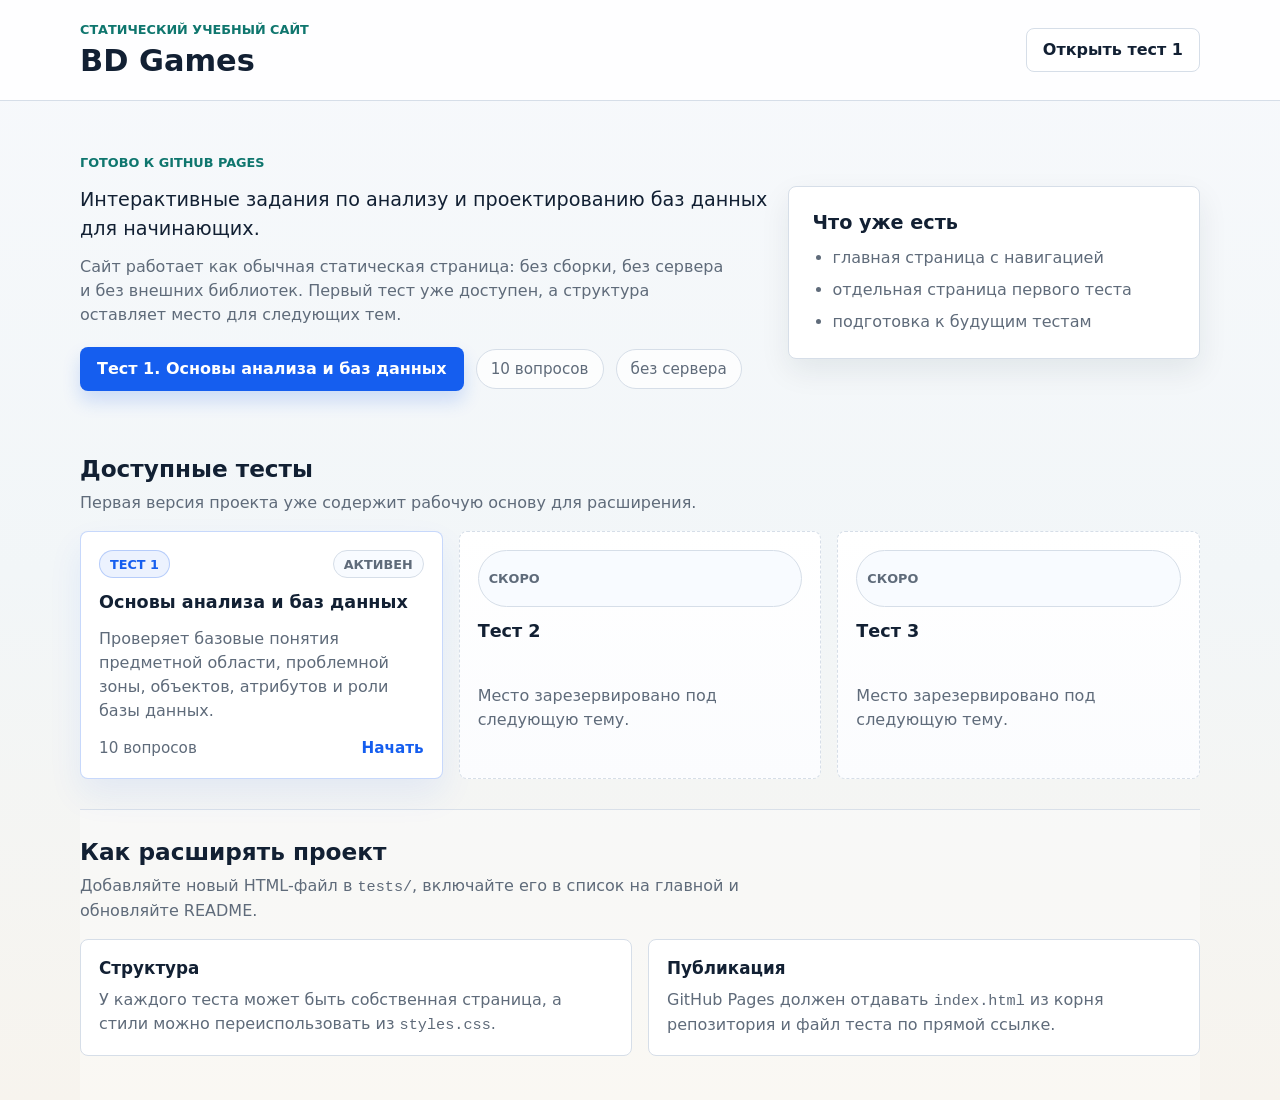
==== index.html @ 52358a1b "Add BD Games static quiz and Pages setup" ====
<!doctype html>
<html lang="ru">
<head>
  <meta charset="utf-8">
  <meta name="viewport" content="width=device-width, initial-scale=1">
  <meta name="description" content="Интерактивные задания по анализу и проектированию баз данных.">
  <title>BD Games</title>
  <link rel="stylesheet" href="styles.css">
</head>
<body>
  <div class="page">
    <header class="topbar">
      <div class="site-shell topbar__inner">
        <div class="topbar__brand">
          <p class="eyebrow">Статический учебный сайт</p>
          <h1>BD Games</h1>
        </div>
        <a class="button button--ghost" href="tests/db-basics.html">Открыть тест 1</a>
      </div>
    </header>

    <main>
      <section class="hero-band">
        <div class="site-shell hero-grid">
          <div class="hero-copy">
            <p class="eyebrow">Готово к GitHub Pages</p>
            <p class="lead">Интерактивные задания по анализу и проектированию баз данных для начинающих.</p>
            <p class="body-copy">
              Сайт работает как обычная статическая страница: без сборки, без сервера и без внешних библиотек.
              Первый тест уже доступен, а структура оставляет место для следующих тем.
            </p>
            <div class="hero-actions">
              <a class="button button--primary" href="tests/db-basics.html">Тест 1. Основы анализа и баз данных</a>
              <span class="meta-chip">10 вопросов</span>
              <span class="meta-chip">без сервера</span>
            </div>
          </div>

          <aside class="panel hero-panel">
            <h2>Что уже есть</h2>
            <ul class="feature-list">
              <li>главная страница с навигацией</li>
              <li>отдельная страница первого теста</li>
              <li>подготовка к будущим тестам</li>
            </ul>
          </aside>
        </div>
      </section>

      <section class="site-shell content-section" aria-labelledby="available-tests">
        <div class="section-header">
          <h2 id="available-tests">Доступные тесты</h2>
          <p>Первая версия проекта уже содержит рабочую основу для расширения.</p>
        </div>

        <div class="test-grid">
          <article class="test-card test-card--featured">
            <div class="test-card__header">
              <span class="badge badge--primary">Тест 1</span>
              <span class="badge">активен</span>
            </div>
            <h3>Основы анализа и баз данных</h3>
            <p>Проверяет базовые понятия предметной области, проблемной зоны, объектов, атрибутов и роли базы данных.</p>
            <div class="test-card__footer">
              <span>10 вопросов</span>
              <a class="text-link" href="tests/db-basics.html">Начать</a>
            </div>
          </article>

          <article class="test-card test-card--placeholder">
            <span class="badge">Скоро</span>
            <h3>Тест 2</h3>
            <p>Место зарезервировано под следующую тему.</p>
          </article>

          <article class="test-card test-card--placeholder">
            <span class="badge">Скоро</span>
            <h3>Тест 3</h3>
            <p>Место зарезервировано под следующую тему.</p>
          </article>
        </div>
      </section>

      <section class="site-shell content-section content-section--muted" aria-labelledby="next-steps">
        <div class="section-header">
          <h2 id="next-steps">Как расширять проект</h2>
          <p>Добавляйте новый HTML-файл в <code>tests/</code>, включайте его в список на главной и обновляйте README.</p>
        </div>

        <div class="note-grid">
          <div class="note-panel">
            <h3>Структура</h3>
            <p>У каждого теста может быть собственная страница, а стили можно переиспользовать из <code>styles.css</code>.</p>
          </div>
          <div class="note-panel">
            <h3>Публикация</h3>
            <p>GitHub Pages должен отдавать <code>index.html</code> из корня репозитория и файл теста по прямой ссылке.</p>
          </div>
        </div>
      </section>
    </main>
  </div>
</body>
</html>
---- styles.css ----
:root {
  color-scheme: light;
  --bg: #f4f7fb;
  --bg-soft: #eef4f6;
  --surface: #ffffff;
  --surface-soft: #f8fafc;
  --text: #122033;
  --muted: #5f6b7a;
  --border: #d6dee8;
  --border-strong: #bcc8d6;
  --primary: #155eef;
  --primary-strong: #0f4ccf;
  --accent: #0f766e;
  --warm: #c2410c;
  --success: #166534;
  --danger: #b42318;
  --shadow: 0 12px 30px rgba(18, 32, 51, 0.08);
  --radius: 8px;
}

* {
  box-sizing: border-box;
}

html {
  scroll-behavior: smooth;
}

body {
  margin: 0;
  font-family: system-ui, -apple-system, "Segoe UI", Roboto, Arial, sans-serif;
  line-height: 1.5;
  color: var(--text);
  background: linear-gradient(180deg, #f7f9fc 0%, #f2f6f8 52%, #f7f4ee 100%);
}

img,
svg {
  max-width: 100%;
  display: block;
}

a {
  color: inherit;
  text-decoration: none;
}

code {
  font-family: ui-monospace, SFMono-Regular, Consolas, "Liberation Mono", monospace;
  font-size: 0.95em;
}

h1,
h2,
h3,
p,
ul {
  margin: 0;
}

fieldset {
  margin: 0;
  padding: 0;
  border: 0;
  min-inline-size: 0;
}

h1,
h2,
h3 {
  line-height: 1.2;
  overflow-wrap: anywhere;
}

.page {
  min-height: 100vh;
}

.site-shell {
  width: min(1120px, calc(100% - 32px));
  margin: 0 auto;
}

.topbar {
  border-bottom: 1px solid var(--border);
  background: rgba(255, 255, 255, 0.9);
}

.topbar__inner {
  display: flex;
  align-items: center;
  justify-content: space-between;
  gap: 16px;
  padding: 20px 0;
}

.topbar__brand {
  min-width: 0;
}

.topbar__meta {
  display: flex;
  align-items: center;
  justify-content: flex-end;
  gap: 12px;
  flex-wrap: wrap;
}

.topbar h1 {
  font-size: clamp(1.9rem, 2vw, 2.4rem);
  margin-top: 4px;
}

.hero-band {
  padding: 28px 0 12px;
}

.hero-grid {
  display: grid;
  grid-template-columns: minmax(0, 1.25fr) minmax(280px, 0.75fr);
  gap: 20px;
  align-items: stretch;
}

.hero-copy {
  padding: 24px 0;
}

.eyebrow {
  font-size: 0.8rem;
  font-weight: 700;
  letter-spacing: 0;
  text-transform: uppercase;
  color: var(--accent);
}

.lead {
  margin-top: 14px;
  font-size: clamp(1.15rem, 1.2rem, 1.2rem);
  max-width: 58ch;
}

.body-copy {
  margin-top: 12px;
  color: var(--muted);
  max-width: 64ch;
}

.hero-actions {
  display: flex;
  flex-wrap: wrap;
  gap: 12px;
  align-items: center;
  margin-top: 20px;
}

.meta-chip {
  display: inline-flex;
  align-items: center;
  min-height: 40px;
  padding: 0 14px;
  border: 1px solid var(--border);
  border-radius: 999px;
  background: rgba(255, 255, 255, 0.75);
  color: var(--muted);
  font-size: 0.95rem;
}

.panel {
  background: var(--surface);
  border: 1px solid var(--border);
  border-radius: var(--radius);
  box-shadow: var(--shadow);
}

.hero-panel {
  padding: 24px;
  align-self: center;
}

.hero-panel h2 {
  font-size: 1.2rem;
}

.feature-list {
  margin-top: 12px;
  padding-left: 20px;
  color: var(--muted);
}

.feature-list li + li {
  margin-top: 8px;
}

.content-section {
  padding: 28px 0 12px;
}

.content-section--muted {
  margin-top: 18px;
  padding: 28px 0 44px;
  background: rgba(255, 255, 255, 0.3);
  border-top: 1px solid rgba(214, 222, 232, 0.9);
}

.section-header {
  display: grid;
  gap: 8px;
  margin-bottom: 16px;
}

.section-header h2 {
  font-size: 1.45rem;
}

.section-header p {
  color: var(--muted);
  max-width: 72ch;
}

.test-grid {
  display: grid;
  grid-template-columns: repeat(3, minmax(0, 1fr));
  gap: 16px;
}

.test-card,
.note-panel,
.question-card,
.review-item {
  border: 1px solid var(--border);
  border-radius: var(--radius);
  background: var(--surface);
}

.test-card {
  padding: 18px;
  min-height: 180px;
  display: grid;
  gap: 14px;
}

.test-card--featured {
  border-color: rgba(21, 94, 239, 0.24);
  box-shadow: 0 16px 34px rgba(21, 94, 239, 0.08);
}

.test-card--placeholder {
  background: linear-gradient(180deg, #ffffff 0%, #fbfcfe 100%);
  border-style: dashed;
}

.test-card__header,
.test-card__footer {
  display: flex;
  align-items: center;
  justify-content: space-between;
  gap: 12px;
}

.test-card h3 {
  font-size: 1.1rem;
}

.test-card p {
  color: var(--muted);
}

.test-card__footer {
  align-self: end;
  color: var(--muted);
  font-size: 0.95rem;
}

.text-link {
  color: var(--primary);
  font-weight: 600;
}

.text-link:hover {
  color: var(--primary-strong);
}

.badge {
  display: inline-flex;
  align-items: center;
  min-height: 28px;
  padding: 0 10px;
  border-radius: 999px;
  border: 1px solid var(--border);
  background: #f8fbff;
  color: var(--muted);
  font-size: 0.8rem;
  font-weight: 700;
  text-transform: uppercase;
}

.badge--primary {
  border-color: rgba(21, 94, 239, 0.25);
  color: var(--primary);
  background: rgba(21, 94, 239, 0.08);
}

.note-grid {
  display: grid;
  grid-template-columns: repeat(2, minmax(0, 1fr));
  gap: 16px;
}

.note-panel {
  padding: 18px;
}

.note-panel h3 {
  font-size: 1.05rem;
}

.note-panel p {
  margin-top: 10px;
  color: var(--muted);
}

.button {
  display: inline-flex;
  align-items: center;
  justify-content: center;
  min-height: 44px;
  padding: 0 16px;
  border: 1px solid transparent;
  border-radius: var(--radius);
  font: inherit;
  font-weight: 700;
  text-align: center;
  cursor: pointer;
  transition: background-color 140ms ease, border-color 140ms ease, color 140ms ease, box-shadow 140ms ease;
}

.button:focus-visible,
.text-link:focus-visible,
.option input:focus-visible + .option-card,
.quiz-actions button:focus-visible {
  outline: 3px solid rgba(21, 94, 239, 0.26);
  outline-offset: 2px;
}

.button--primary {
  color: #fff;
  background: var(--primary);
  box-shadow: 0 10px 18px rgba(21, 94, 239, 0.18);
}

.button--primary:hover {
  background: var(--primary-strong);
}

.button--ghost {
  color: var(--text);
  background: rgba(255, 255, 255, 0.78);
  border-color: var(--border);
}

.button--ghost:hover {
  background: #fff;
  border-color: var(--border-strong);
}

.quiz-layout {
  display: grid;
  gap: 18px;
  padding: 28px 0 44px;
}

.quiz-intro {
  padding: 20px;
  display: grid;
  gap: 18px;
  grid-template-columns: minmax(0, 1fr) minmax(280px, 380px);
  align-items: center;
}

.quiz-progress {
  display: grid;
  gap: 10px;
  padding: 16px;
  border-radius: var(--radius);
  background: var(--surface-soft);
  border: 1px solid var(--border);
}

.quiz-progress__header {
  display: flex;
  align-items: baseline;
  justify-content: space-between;
  gap: 12px;
  color: var(--muted);
}

.quiz-progress__header strong {
  color: var(--text);
}

.progress-track {
  height: 10px;
  border-radius: 999px;
  background: #dfe7f0;
  overflow: hidden;
}

.progress-fill {
  height: 100%;
  width: 0%;
  border-radius: inherit;
  background: linear-gradient(90deg, var(--primary) 0%, var(--accent) 100%);
  transition: width 160ms ease;
}

.quiz-form {
  display: grid;
  gap: 18px;
}

.question-list {
  display: grid;
  gap: 16px;
}

.question-card {
  padding: 18px;
  display: grid;
  gap: 14px;
}

.question-card legend {
  padding: 0;
  font-size: 1.05rem;
  font-weight: 700;
  color: var(--text);
  overflow-wrap: anywhere;
}

.option-list {
  display: grid;
  gap: 10px;
}

.option {
  position: relative;
  display: block;
}

.option input {
  position: absolute;
  inline-size: 1px;
  block-size: 1px;
  opacity: 0;
  pointer-events: none;
}

.option-card {
  display: grid;
  grid-template-columns: 18px minmax(0, 1fr);
  gap: 12px;
  align-items: start;
  padding: 14px 14px 14px 15px;
  border: 1px solid var(--border);
  border-radius: var(--radius);
  background: var(--surface-soft);
  cursor: pointer;
  transition: border-color 140ms ease, background-color 140ms ease, box-shadow 140ms ease;
}

.option-card:hover {
  border-color: var(--border-strong);
}

.option-marker {
  width: 18px;
  height: 18px;
  border-radius: 50%;
  border: 2px solid var(--border-strong);
  margin-top: 2px;
  position: relative;
  background: #fff;
}

.option input:checked + .option-card {
  border-color: rgba(21, 94, 239, 0.5);
  background: rgba(21, 94, 239, 0.06);
  box-shadow: inset 0 0 0 1px rgba(21, 94, 239, 0.08);
}

.option input:checked + .option-card .option-marker {
  border-color: var(--primary);
}

.option input:checked + .option-card .option-marker::after {
  content: "";
  position: absolute;
  inset: 3px;
  border-radius: 50%;
  background: var(--primary);
}

.option-text {
  color: var(--text);
}

.quiz-actions {
  display: flex;
  flex-wrap: wrap;
  gap: 12px;
  padding: 16px;
  border: 1px solid var(--border);
  border-radius: var(--radius);
  background: rgba(255, 255, 255, 0.86);
  box-shadow: var(--shadow);
}

.result-panel {
  padding: 20px;
  display: grid;
  gap: 18px;
}

.result-panel.is-visible {
  display: grid;
}

.result-head {
  display: grid;
  gap: 16px;
  grid-template-columns: minmax(0, 1fr) auto;
  align-items: center;
}

.result-head h2 {
  margin-top: 6px;
  font-size: clamp(1.8rem, 2vw, 2.3rem);
}

.result-head p:last-child {
  margin-top: 8px;
  color: var(--muted);
}

.score-chip {
  min-width: 128px;
  padding: 14px 16px;
  border-radius: var(--radius);
  background: linear-gradient(180deg, rgba(21, 94, 239, 0.08), rgba(15, 118, 110, 0.08));
  border: 1px solid rgba(21, 94, 239, 0.18);
  text-align: center;
}

.score-chip strong {
  display: block;
  font-size: 1.8rem;
  color: var(--primary);
}

.score-chip span {
  color: var(--muted);
  font-size: 0.92rem;
}

.result-stats {
  display: grid;
  grid-template-columns: repeat(3, minmax(0, 1fr));
  gap: 12px;
}

.stat {
  padding: 14px;
  border: 1px solid var(--border);
  border-radius: var(--radius);
  background: var(--surface-soft);
}

.stat strong {
  display: block;
  font-size: 1.35rem;
}

.stat span {
  color: var(--muted);
  font-size: 0.92rem;
}

.review-list {
  display: grid;
  gap: 12px;
}

.review-item {
  padding: 16px;
  display: grid;
  gap: 12px;
  border-left-width: 4px;
}

.review-item--correct {
  border-left-color: rgba(22, 101, 52, 0.8);
}

.review-item--wrong {
  border-left-color: rgba(180, 35, 24, 0.8);
}

.review-head {
  display: flex;
  align-items: flex-start;
  justify-content: space-between;
  gap: 12px;
}

.review-kicker {
  font-size: 0.82rem;
  color: var(--muted);
  text-transform: uppercase;
  font-weight: 700;
}

.review-head h3 {
  margin-top: 4px;
  font-size: 1.02rem;
}

.review-status {
  flex: 0 0 auto;
  display: inline-flex;
  align-items: center;
  min-height: 30px;
  padding: 0 10px;
  border-radius: 999px;
  font-size: 0.8rem;
  font-weight: 800;
  text-transform: uppercase;
  letter-spacing: 0;
}

.review-status--correct {
  background: rgba(22, 101, 52, 0.12);
  color: var(--success);
}

.review-status--wrong {
  background: rgba(180, 35, 24, 0.12);
  color: var(--danger);
}

.review-status--blank {
  background: rgba(194, 65, 12, 0.12);
  color: var(--warm);
}

.review-answer {
  display: grid;
  gap: 4px;
}

.review-answer span {
  color: var(--muted);
  font-size: 0.84rem;
  text-transform: uppercase;
  font-weight: 700;
}

.review-answer strong {
  font-weight: 600;
}

.review-answer--correct strong {
  color: var(--success);
}

@media (max-width: 960px) {
  .hero-grid,
  .quiz-intro {
    grid-template-columns: 1fr;
  }

  .test-grid,
  .result-stats {
    grid-template-columns: 1fr;
  }

  .note-grid {
    grid-template-columns: 1fr;
  }
}

@media (max-width: 640px) {
  .site-shell {
    width: min(100% - 24px, 1120px);
  }

  .topbar__inner {
    flex-direction: column;
    align-items: flex-start;
  }

  .hero-band,
  .content-section,
  .quiz-layout {
    padding-top: 22px;
  }

  .button,
  .hero-actions .meta-chip {
    width: 100%;
  }

  .hero-actions,
  .quiz-actions {
    flex-direction: column;
    align-items: stretch;
  }

  .quiz-progress__header,
  .test-card__header,
  .test-card__footer,
  .review-head,
  .result-head {
    grid-template-columns: 1fr;
    flex-direction: column;
    align-items: flex-start;
  }

  .review-status,
  .score-chip {
    width: 100%;
  }
}
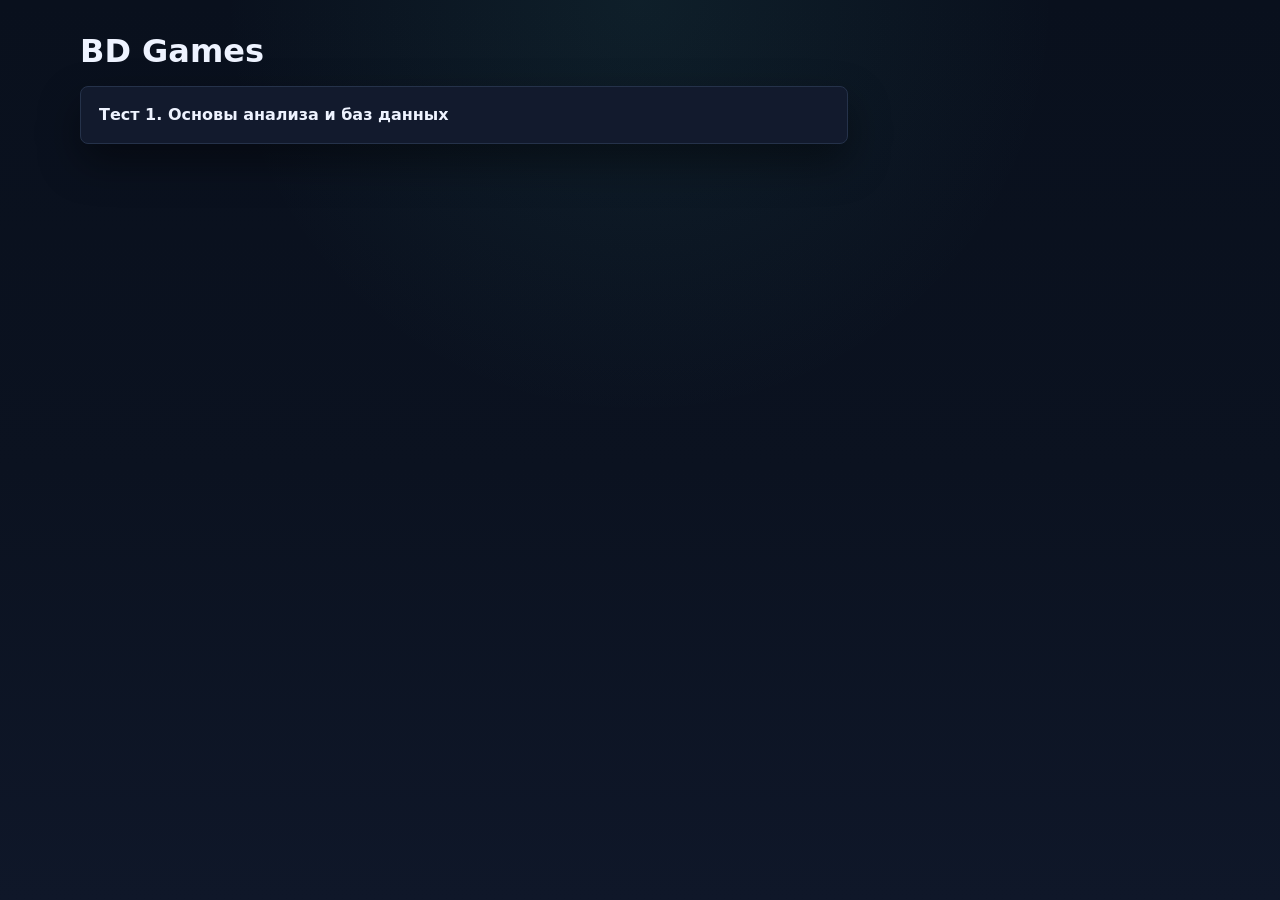
==== commit f1c7e803: "Simplify home page and add dark theme" ====
--- a/index.html
+++ b/index.html
@@ -3,101 +3,23 @@
 <head>
   <meta charset="utf-8">
   <meta name="viewport" content="width=device-width, initial-scale=1">
-  <meta name="description" content="Интерактивные задания по анализу и проектированию баз данных.">
   <title>BD Games</title>
   <link rel="stylesheet" href="styles.css">
 </head>
 <body>
-  <div class="page">
-    <header class="topbar">
-      <div class="site-shell topbar__inner">
-        <div class="topbar__brand">
-          <p class="eyebrow">Статический учебный сайт</p>
-          <h1>BD Games</h1>
-        </div>
-        <a class="button button--ghost" href="tests/db-basics.html">Открыть тест 1</a>
-      </div>
-    </header>
+  <div class="page page--home">
+    <main class="site-shell home-shell">
+      <header class="home-header">
+        <h1>BD Games</h1>
+      </header>
 
-    <main>
-      <section class="hero-band">
-        <div class="site-shell hero-grid">
-          <div class="hero-copy">
-            <p class="eyebrow">Готово к GitHub Pages</p>
-            <p class="lead">Интерактивные задания по анализу и проектированию баз данных для начинающих.</p>
-            <p class="body-copy">
-              Сайт работает как обычная статическая страница: без сборки, без сервера и без внешних библиотек.
-              Первый тест уже доступен, а структура оставляет место для следующих тем.
-            </p>
-            <div class="hero-actions">
-              <a class="button button--primary" href="tests/db-basics.html">Тест 1. Основы анализа и баз данных</a>
-              <span class="meta-chip">10 вопросов</span>
-              <span class="meta-chip">без сервера</span>
-            </div>
-          </div>
-
-          <aside class="panel hero-panel">
-            <h2>Что уже есть</h2>
-            <ul class="feature-list">
-              <li>главная страница с навигацией</li>
-              <li>отдельная страница первого теста</li>
-              <li>подготовка к будущим тестам</li>
-            </ul>
-          </aside>
-        </div>
-      </section>
-
-      <section class="site-shell content-section" aria-labelledby="available-tests">
-        <div class="section-header">
-          <h2 id="available-tests">Доступные тесты</h2>
-          <p>Первая версия проекта уже содержит рабочую основу для расширения.</p>
-        </div>
-
-        <div class="test-grid">
-          <article class="test-card test-card--featured">
-            <div class="test-card__header">
-              <span class="badge badge--primary">Тест 1</span>
-              <span class="badge">активен</span>
-            </div>
-            <h3>Основы анализа и баз данных</h3>
-            <p>Проверяет базовые понятия предметной области, проблемной зоны, объектов, атрибутов и роли базы данных.</p>
-            <div class="test-card__footer">
-              <span>10 вопросов</span>
-              <a class="text-link" href="tests/db-basics.html">Начать</a>
-            </div>
-          </article>
-
-          <article class="test-card test-card--placeholder">
-            <span class="badge">Скоро</span>
-            <h3>Тест 2</h3>
-            <p>Место зарезервировано под следующую тему.</p>
-          </article>
-
-          <article class="test-card test-card--placeholder">
-            <span class="badge">Скоро</span>
-            <h3>Тест 3</h3>
-            <p>Место зарезервировано под следующую тему.</p>
-          </article>
-        </div>
-      </section>
-
-      <section class="site-shell content-section content-section--muted" aria-labelledby="next-steps">
-        <div class="section-header">
-          <h2 id="next-steps">Как расширять проект</h2>
-          <p>Добавляйте новый HTML-файл в <code>tests/</code>, включайте его в список на главной и обновляйте README.</p>
-        </div>
-
-        <div class="note-grid">
-          <div class="note-panel">
-            <h3>Структура</h3>
-            <p>У каждого теста может быть собственная страница, а стили можно переиспользовать из <code>styles.css</code>.</p>
-          </div>
-          <div class="note-panel">
-            <h3>Публикация</h3>
-            <p>GitHub Pages должен отдавать <code>index.html</code> из корня репозитория и файл теста по прямой ссылке.</p>
-          </div>
-        </div>
-      </section>
+      <nav aria-label="Тесты">
+        <ul class="home-tests">
+          <li class="home-tests__item">
+            <a class="home-tests__link" href="tests/db-basics.html">Тест 1. Основы анализа и баз данных</a>
+          </li>
+        </ul>
+      </nav>
     </main>
   </div>
 </body>
--- a/styles.css
+++ b/styles.css
@@ -1,20 +1,20 @@
 :root {
-  color-scheme: light;
-  --bg: #f4f7fb;
-  --bg-soft: #eef4f6;
-  --surface: #ffffff;
-  --surface-soft: #f8fafc;
-  --text: #122033;
-  --muted: #5f6b7a;
-  --border: #d6dee8;
-  --border-strong: #bcc8d6;
-  --primary: #155eef;
-  --primary-strong: #0f4ccf;
-  --accent: #0f766e;
-  --warm: #c2410c;
-  --success: #166534;
-  --danger: #b42318;
-  --shadow: 0 12px 30px rgba(18, 32, 51, 0.08);
+  color-scheme: dark;
+  --bg: #0b1020;
+  --bg-soft: #12192b;
+  --surface: #121a2d;
+  --surface-soft: #182238;
+  --text: #eef3ff;
+  --muted: #9aa8c2;
+  --border: #25324a;
+  --border-strong: #3a4966;
+  --primary: #79a5ff;
+  --primary-strong: #5f8ef8;
+  --accent: #4fd0bf;
+  --warm: #f0a468;
+  --success: #7dd48f;
+  --danger: #ff7c71;
+  --shadow: 0 18px 42px rgba(0, 0, 0, 0.42);
   --radius: 8px;
 }
 
@@ -31,7 +31,9 @@
   font-family: system-ui, -apple-system, "Segoe UI", Roboto, Arial, sans-serif;
   line-height: 1.5;
   color: var(--text);
-  background: linear-gradient(180deg, #f7f9fc 0%, #f2f6f8 52%, #f7f4ee 100%);
+  background:
+    radial-gradient(circle at top, rgba(79, 208, 191, 0.08), transparent 38%),
+    linear-gradient(180deg, #09101d 0%, #0b1220 52%, #0f1729 100%);
 }
 
 img,
@@ -81,9 +83,52 @@
   margin: 0 auto;
 }
 
+.home-shell {
+  display: grid;
+  align-content: start;
+  gap: 16px;
+  padding: 32px 0 44px;
+}
+
+.home-header h1 {
+  font-size: clamp(2rem, 2.2vw, 2.8rem);
+}
+
+.home-tests {
+  list-style: none;
+  margin: 0;
+  padding: 0;
+  display: grid;
+  gap: 12px;
+  max-width: 48rem;
+}
+
+.home-tests__item {
+  margin: 0;
+}
+
+.home-tests__link {
+  display: block;
+  padding: 16px 18px;
+  min-height: 56px;
+  border: 1px solid var(--border);
+  border-radius: var(--radius);
+  background: var(--surface);
+  color: var(--text);
+  font-weight: 700;
+  box-shadow: var(--shadow);
+}
+
+.home-tests__link:hover {
+  border-color: var(--border-strong);
+  background: var(--surface-soft);
+  color: var(--primary);
+}
+
 .topbar {
   border-bottom: 1px solid var(--border);
-  background: rgba(255, 255, 255, 0.9);
+  background: rgba(10, 16, 29, 0.88);
+  backdrop-filter: blur(14px);
 }
 
 .topbar__inner {
@@ -161,7 +206,7 @@
   padding: 0 14px;
   border: 1px solid var(--border);
   border-radius: 999px;
-  background: rgba(255, 255, 255, 0.75);
+  background: rgba(18, 26, 45, 0.9);
   color: var(--muted);
   font-size: 0.95rem;
 }
@@ -199,8 +244,8 @@
 .content-section--muted {
   margin-top: 18px;
   padding: 28px 0 44px;
-  background: rgba(255, 255, 255, 0.3);
-  border-top: 1px solid rgba(214, 222, 232, 0.9);
+  background: rgba(9, 16, 29, 0.4);
+  border-top: 1px solid var(--border);
 }
 
 .section-header {
@@ -246,7 +291,7 @@
 }
 
 .test-card--placeholder {
-  background: linear-gradient(180deg, #ffffff 0%, #fbfcfe 100%);
+  background: linear-gradient(180deg, #131b2d 0%, #10182a 100%);
   border-style: dashed;
 }
 
@@ -288,7 +333,7 @@
   padding: 0 10px;
   border-radius: 999px;
   border: 1px solid var(--border);
-  background: #f8fbff;
+  background: rgba(18, 26, 45, 0.9);
   color: var(--muted);
   font-size: 0.8rem;
   font-weight: 700;
@@ -296,9 +341,9 @@
 }
 
 .badge--primary {
-  border-color: rgba(21, 94, 239, 0.25);
+  border-color: rgba(121, 165, 255, 0.3);
   color: var(--primary);
-  background: rgba(21, 94, 239, 0.08);
+  background: rgba(121, 165, 255, 0.12);
 }
 
 .note-grid {
@@ -338,8 +383,9 @@
 .button:focus-visible,
 .text-link:focus-visible,
 .option input:focus-visible + .option-card,
-.quiz-actions button:focus-visible {
-  outline: 3px solid rgba(21, 94, 239, 0.26);
+.quiz-actions button:focus-visible,
+.home-tests__link:focus-visible {
+  outline: 3px solid rgba(121, 165, 255, 0.36);
   outline-offset: 2px;
 }
 
@@ -355,12 +401,12 @@
 
 .button--ghost {
   color: var(--text);
-  background: rgba(255, 255, 255, 0.78);
+  background: rgba(18, 26, 45, 0.92);
   border-color: var(--border);
 }
 
 .button--ghost:hover {
-  background: #fff;
+  background: var(--surface-soft);
   border-color: var(--border-strong);
 }
 
@@ -374,7 +420,7 @@
   padding: 20px;
   display: grid;
   gap: 18px;
-  grid-template-columns: minmax(0, 1fr) minmax(280px, 380px);
+  grid-template-columns: minmax(0, 1fr);
   align-items: center;
 }
 
@@ -402,7 +448,7 @@
 .progress-track {
   height: 10px;
   border-radius: 999px;
-  background: #dfe7f0;
+  background: #263149;
   overflow: hidden;
 }
 
@@ -480,7 +526,7 @@
   border: 2px solid var(--border-strong);
   margin-top: 2px;
   position: relative;
-  background: #fff;
+  background: var(--surface);
 }
 
 .option input:checked + .option-card {
@@ -512,7 +558,7 @@
   padding: 16px;
   border: 1px solid var(--border);
   border-radius: var(--radius);
-  background: rgba(255, 255, 255, 0.86);
+  background: rgba(18, 26, 45, 0.94);
   box-shadow: var(--shadow);
 }
 
@@ -547,8 +593,8 @@
   min-width: 128px;
   padding: 14px 16px;
   border-radius: var(--radius);
-  background: linear-gradient(180deg, rgba(21, 94, 239, 0.08), rgba(15, 118, 110, 0.08));
-  border: 1px solid rgba(21, 94, 239, 0.18);
+  background: linear-gradient(180deg, rgba(121, 165, 255, 0.12), rgba(79, 208, 191, 0.08));
+  border: 1px solid rgba(121, 165, 255, 0.2);
   text-align: center;
 }
 
